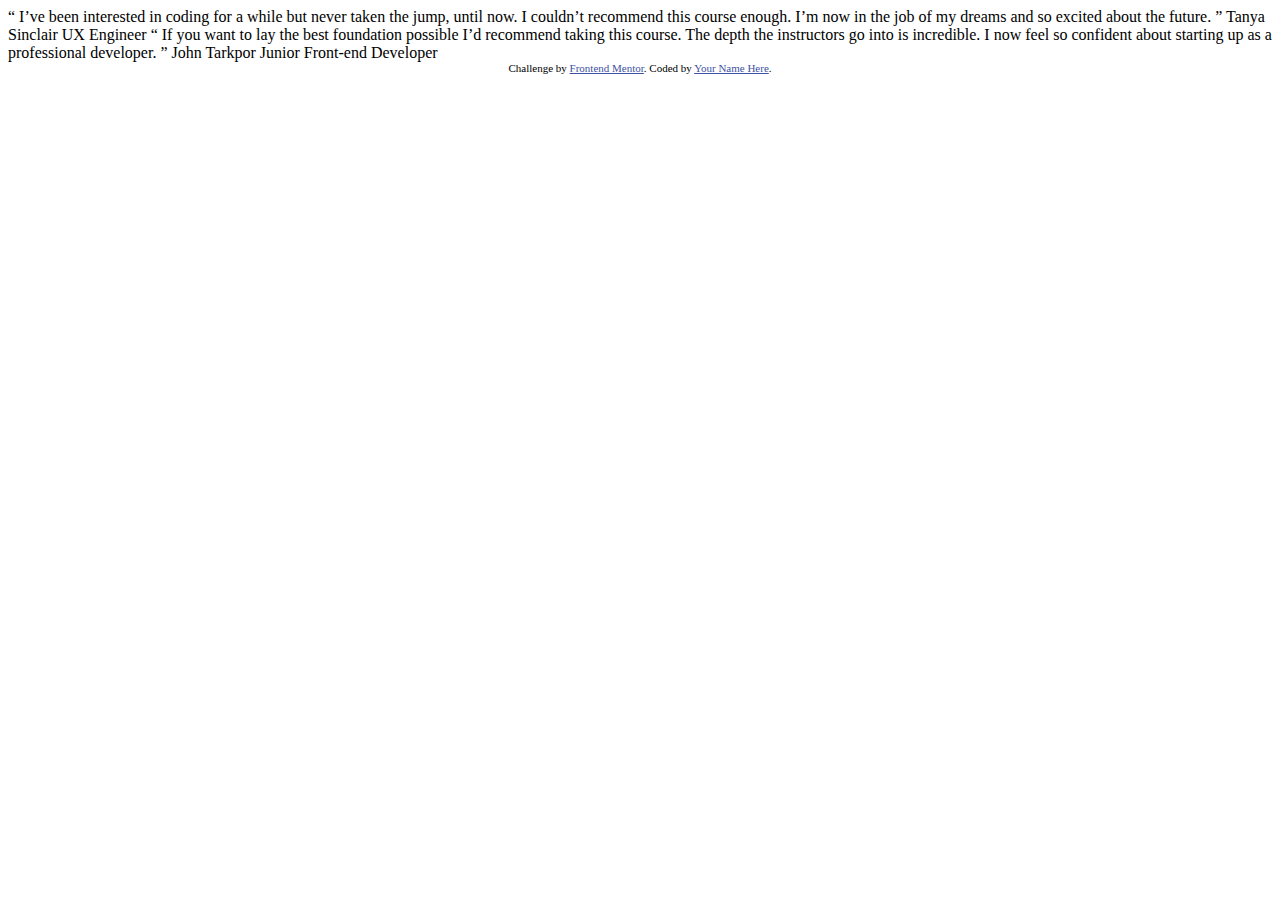
==== index.html @ d4f55ea8 "start challenge" ====
<!DOCTYPE html>
<html lang="en">
<head>
  <meta charset="UTF-8">
  <meta name="viewport" content="width=device-width, initial-scale=1.0"> <!-- displays site properly based on user's device -->

  <link rel="icon" type="image/png" sizes="32x32" href="./images/favicon-32x32.png">
  
  <title>Frontend Mentor | Coding Bootcamp Testimonials Slider</title>

  <!-- Feel free to remove these styles or customise in your own stylesheet 👍 -->
  <style>
    .attribution { font-size: 11px; text-align: center; }
    .attribution a { color: hsl(228, 45%, 44%); }
  </style>
</head>
<body>

  “ I’ve been interested in coding for a while but never taken the jump, until now. 
  I couldn’t recommend this course enough. I’m now in the job of my dreams and so 
  excited about the future. ”

  Tanya Sinclair
  UX Engineer

  “ If you want to lay the best foundation possible I’d recommend taking this course. 
  The depth the instructors go into is incredible. I now feel so confident about 
  starting up as a professional developer. ”

  John Tarkpor
  Junior Front-end Developer
  
  <div class="attribution">
    Challenge by <a href="https://www.frontendmentor.io?ref=challenge" target="_blank">Frontend Mentor</a>. 
    Coded by <a href="#">Your Name Here</a>.
  </div>
</body>
</html>
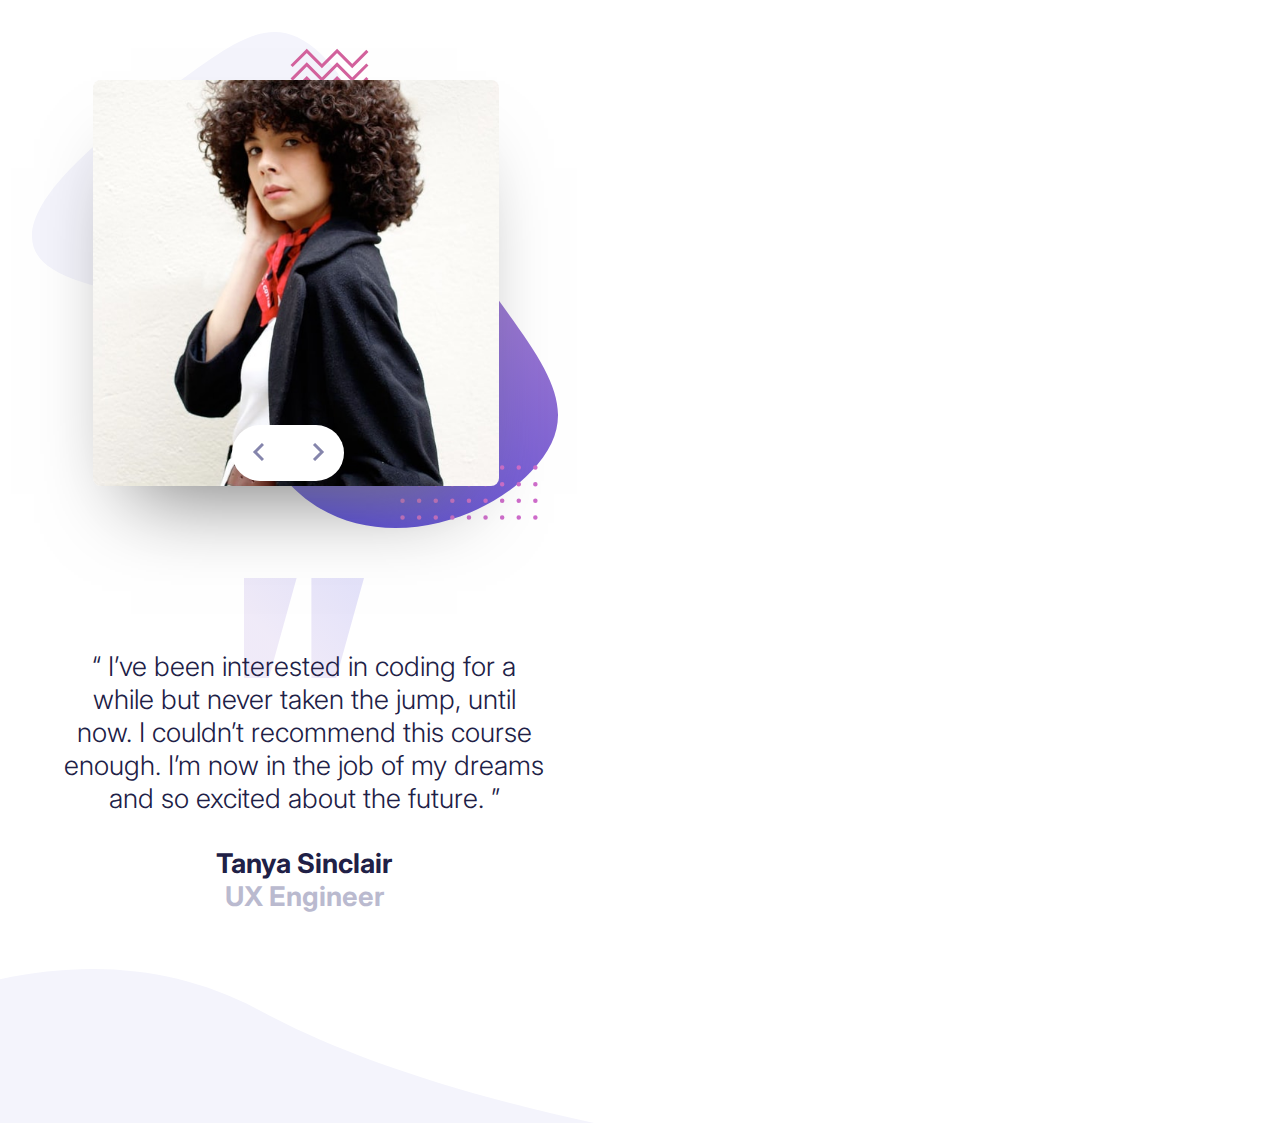
==== commit e1d3c5a8: "sart2" ====
--- a/index.html
+++ b/index.html
@@ -1,38 +1,59 @@
 <!DOCTYPE html>
-<html lang="en">
-<head>
-  <meta charset="UTF-8">
-  <meta name="viewport" content="width=device-width, initial-scale=1.0"> <!-- displays site properly based on user's device -->
+<html lang="PT-br">
+  <head>
+    <meta charset="UTF-8" />
+    <meta http-equiv="X-UA-Compatible" content="IE=edge" />
+    <meta name="viewport" content="width=device-width, initial-scale=1.0" />
+    <title>Testimonials Slider Master</title>
+    <!--STYLE-->
+    <link rel="stylesheet" href="style.css" />
+    <!--MAIN-->
+    <script src="/main.js"></script>
+    <!--FONTS-->
+    <link rel="preconnect" href="https://fonts.googleapis.com">
+      <link rel="preconnect" href="https://fonts.gstatic.com" crossorigin>
+        <link href="https://fonts.googleapis.com/css2?family=Inter:wght@300;500;700&display=swap" rel="stylesheet">
+  </head>
 
-  <link rel="icon" type="image/png" sizes="32x32" href="./images/favicon-32x32.png">
-  
-  <title>Frontend Mentor | Coding Bootcamp Testimonials Slider</title>
+  <body>
+    <section id="tania">
+      <div id="image-user">
+        <img src="/images/pattern-bg.svg" alt="" class="bg" />
+        <img src="/images/image-tanya.jpg" alt="" class="user" />
+      </div>
 
-  <!-- Feel free to remove these styles or customise in your own stylesheet 👍 -->
-  <style>
-    .attribution { font-size: 11px; text-align: center; }
-    .attribution a { color: hsl(228, 45%, 44%); }
-  </style>
-</head>
-<body>
+      <div id="testimonial">
+        <img src="/images/pattern-quotes.svg" alt="" class="quota" />
+        <p class="parag">
+          “ I’ve been interested in coding for a while but never taken the jump,
+          until now. I couldn’t recommend this course enough. I’m now in the job
+          of my dreams and so excited about the future. ”
+        </p>
+        <h3 id="user-name">
+          Tanya Sinclair
+          <br />
+          <span> UX Engineer </span>
+        </h3>
+      </div>
 
-  “ I’ve been interested in coding for a while but never taken the jump, until now. 
-  I couldn’t recommend this course enough. I’m now in the job of my dreams and so 
-  excited about the future. ”
+      
+    </section>
 
-  Tanya Sinclair
-  UX Engineer
+    
+      <div id="bg-btn">         
+        <button id="tania-btn">
+          <img src="/images/icon-prev.svg" alt="" />
+        </button>
+       
+          <button id="john-btn">
+            <img src="/images/icon-next.svg" alt="" />
+            </button>               
+      </div>
 
-  “ If you want to lay the best foundation possible I’d recommend taking this course. 
-  The depth the instructors go into is incredible. I now feel so confident about 
-  starting up as a professional developer. ”
-
-  John Tarkpor
-  Junior Front-end Developer
-  
-  <div class="attribution">
-    Challenge by <a href="https://www.frontendmentor.io?ref=challenge" target="_blank">Frontend Mentor</a>. 
-    Coded by <a href="#">Your Name Here</a>.
-  </div>
-</body>
-</html>+     
+    </section>
+    <div id="curve">
+      <img src="/images/pattern-curve.svg" alt="" class="curve" />
+    </div>
+  </body>
+</html>
--- a/style.css
+++ b/style.css
@@ -0,0 +1,109 @@
+
+
+:root{
+  /*FONTS*/
+--font-300: 300 1.7rem 'Inter', sans-serif;
+--font-500: 500 2rem 'Inter', sans-serif;
+--font-700: 700 1.7rem 'Inter', sans-serif;
+  /*COOLRS*/
+--dark-blue-color: hsl(240, 38%, 20%);
+--grayish-blue-color: hsl(240, 18%, 77%);
+}
+
+
+*{
+  margin: 0;
+  padding: 0;
+  box-sizing: border-box;
+}
+
+
+body{
+  padding: 2rem;
+}
+
+/*===IMAGE-USER==*/
+
+#imge-user{
+}
+
+img.bg{
+  position: absolute;
+  width: auto;
+  height: 31rem;
+}
+
+img.user{
+  position: relative;
+  border-radius: 0.5rem;
+  left: 3.8rem;
+  top: 3rem;
+  width: auto;
+  height: 25.4rem;
+
+  box-shadow: -0.1em 3rem 5rem -2.5rem #777;
+}
+
+
+/*===TESTIMONIAL==*/
+
+#testimonial{
+  margin-left: 2rem;
+  margin-top: 8.5rem;
+  width: 30rem;
+  height: auto;
+  text-align: center;
+}
+
+.quota{
+
+}
+
+p{
+  margin-top: -2rem;
+  font: var(--font-300);
+  color:var(--dark-blue-color);
+}
+
+h3{
+  margin-top: 2rem;
+  color: var(--dark-blue-color);
+  font: var(--font-700);
+}
+
+span{
+  color: var(--grayish-blue-color);
+
+}
+
+#curve{
+  margin-left: -3rem;
+  margin-bottom: -4rem;
+}
+
+/*===BUTTONS==*/
+
+button{
+  background: none;
+  border: none;
+}
+
+#tania-btn{
+  margin-right: 3rem;
+}
+
+#bg-btn{
+  width: 7rem;
+  height: 3.5rem;
+  border-radius: 2rem;
+  background-color:white;
+
+  display: flex;
+  justify-content: center;
+  align-items: center;
+  position: relative;
+
+  bottom: 30.5rem;
+  left: 12.5rem;
+
+}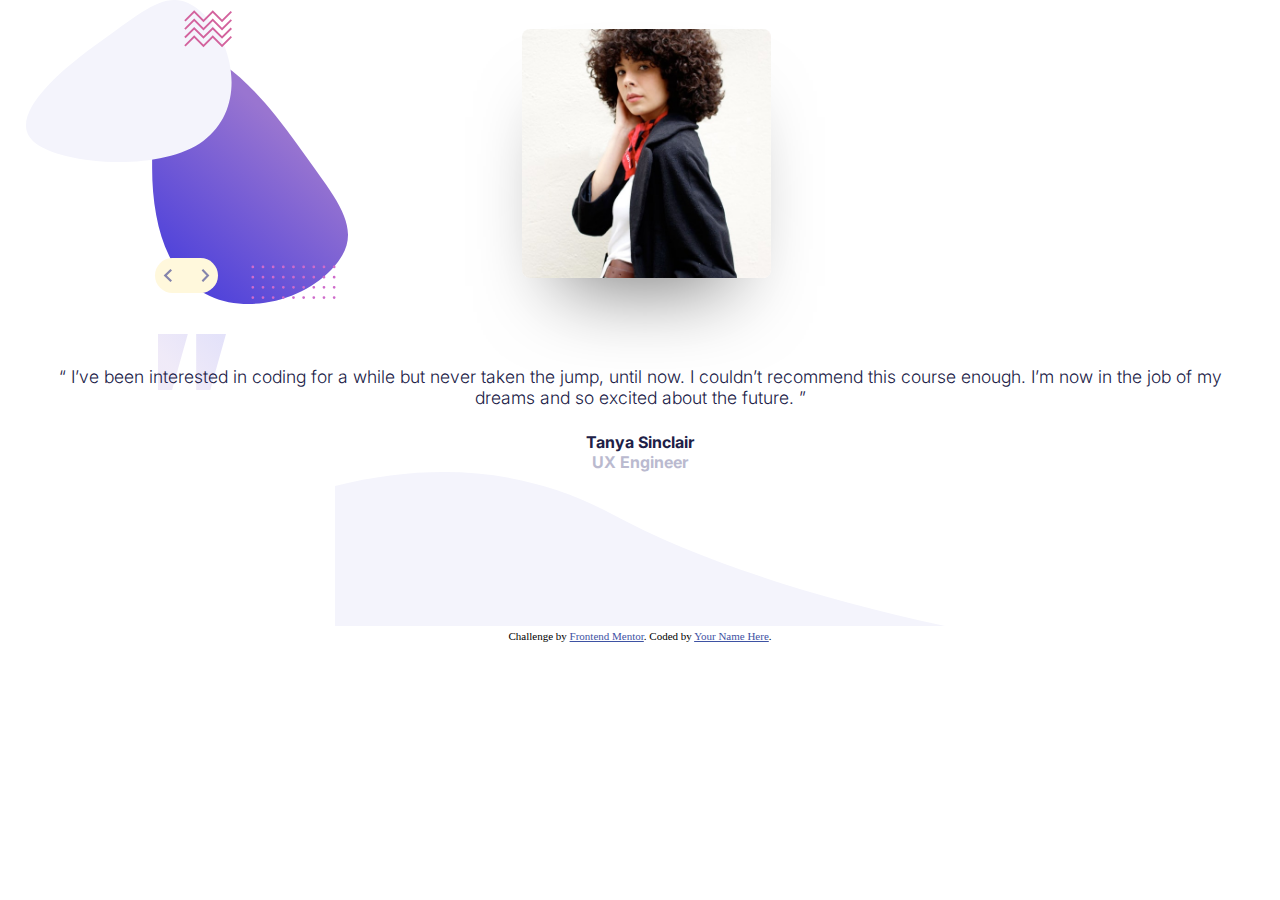
==== commit 59541ff4: "verson2" ====
--- a/index.html
+++ b/index.html
@@ -10,13 +10,47 @@
     <!--MAIN-->
     <script src="/main.js"></script>
     <!--FONTS-->
-    <link rel="preconnect" href="https://fonts.googleapis.com">
-      <link rel="preconnect" href="https://fonts.gstatic.com" crossorigin>
-        <link href="https://fonts.googleapis.com/css2?family=Inter:wght@300;500;700&display=swap" rel="stylesheet">
+    <link rel="preconnect" href="https://fonts.googleapis.com" />
+    <link rel="preconnect" href="https://fonts.gstatic.com" crossorigin />
+    <link
+      href="https://fonts.googleapis.com/css2?family=Inter:wght@300;500;700&display=swap"
+      rel="stylesheet"
+    />
+
+    <style>
+      .attribution {
+        font-size: 11px;
+        text-align: center;
+      }
+      .attribution a {
+        color: hsl(228, 45%, 44%);
+      }
+    </style>
   </head>
 
   <body>
-    <section id="tania">
+
+    <!--====BUTTON====-->
+
+    <div class="bg-btn">
+
+      <button id="tanya-btn">          
+          <img src="/images/icon-prev.svg" alt="" />         
+      </button>
+      
+
+      <button id="john-btn">          
+          <img src="/images/icon-next.svg" alt="" />         
+      </button>
+
+    </div>
+
+
+
+    <!--====TANYA====-->
+    <div class="container" id="tanya">
+      
+
       <div id="image-user">
         <img src="/images/pattern-bg.svg" alt="" class="bg" />
         <img src="/images/image-tanya.jpg" alt="" class="user" />
@@ -35,25 +69,41 @@
           <span> UX Engineer </span>
         </h3>
       </div>
+      <div id="curve">
+        <img src="/images/pattern-curve.svg" alt="" class="curve" />
+      </div>
+    </div>
 
-      
-    </section>
+    <!--====JOHN====-->
 
-    
-      <div id="bg-btn">         
-        <button id="tania-btn">
-          <img src="/images/icon-prev.svg" alt="" />
-        </button>
-       
-          <button id="john-btn">
-            <img src="/images/icon-next.svg" alt="" />
-            </button>               
+    <div class="container hide" id="john">
+      <div id="image-user">
+        <img src="/images/pattern-bg.svg" alt="" class="bg" />
+        <img src="/images/image-john.jpg" alt="" class="user" />
       </div>
+      <div id="testimonial">
+        <img src="/images/pattern-quotes.svg" alt="" class="quota" />
+        <p class="parag">
+          “ If you want to lay the best foundation possible I’d recommend taking
+          this course. The depth the instructors go into is incredible. I now
+          feel so confident about starting up as a professional developer. ”
+        </p>
+        <h3 id="user-name">
+          John Tarkpor
+          <br />
+          <span> Junior Front-end Developer </span>
+        </h3>
+      </div>
+      <div id="curve">
+        <img src="/images/pattern-curve.svg" alt="" class="curve" />
+      </div>
+    </div>
 
-     
-    </section>
-    <div id="curve">
-      <img src="/images/pattern-curve.svg" alt="" class="curve" />
+    <div class="attribution">
+      Challenge by
+      <a href="https://www.frontendmentor.io?ref=challenge" target="_blank"
+        >Frontend Mentor</a
+      >. Coded by <a href="#">Your Name Here</a>.
     </div>
   </body>
 </html>
--- a/style.css
+++ b/style.css
@@ -2,9 +2,9 @@
 
 :root{
   /*FONTS*/
---font-300: 300 1.7rem 'Inter', sans-serif;
+--font-300: 300 1.1rem 'Inter', sans-serif;
 --font-500: 500 2rem 'Inter', sans-serif;
---font-700: 700 1.7rem 'Inter', sans-serif;
+--font-700: 700 1rem 'Inter', sans-serif;
   /*COOLRS*/
 --dark-blue-color: hsl(240, 38%, 20%);
 --grayish-blue-color: hsl(240, 18%, 77%);
@@ -17,29 +17,28 @@
   box-sizing: border-box;
 }
 
-
 body{
-  padding: 2rem;
+  text-align: center;
 }
 
 /*===IMAGE-USER==*/
 
-#imge-user{
-}
 
 img.bg{
   position: absolute;
   width: auto;
-  height: 31rem;
+  height: 19rem;
+
+  left:1.6rem;
 }
 
 img.user{
   position: relative;
   border-radius: 0.5rem;
-  left: 3.8rem;
-  top: 3rem;
+  left: 0.4rem;
+  top: 1.8rem;
   width: auto;
-  height: 25.4rem;
+  height: 15.6rem;
 
   box-shadow: -0.1em 3rem 5rem -2.5rem #777;
 }
@@ -49,36 +48,41 @@
 
 #testimonial{
   margin-left: 2rem;
-  margin-top: 8.5rem;
-  width: 30rem;
+  margin-right: 2rem;
+  margin-top: 5rem;
   height: auto;
   text-align: center;
+  align-content: center;
 }
 
 .quota{
-
+  width: auto;
+  height: 3.5rem;
+  position: absolute;
+  left: 9.9rem;
 }
 
-p{
-  margin-top: -2rem;
+#testimonial p{
+  top: 2rem;
+  position: relative;
   font: var(--font-300);
   color:var(--dark-blue-color);
 }
 
 h3{
-  margin-top: 2rem;
+  margin-top: 3.5rem;
   color: var(--dark-blue-color);
   font: var(--font-700);
 }
 
 span{
   color: var(--grayish-blue-color);
-
 }
 
 #curve{
-  margin-left: -3rem;
-  margin-bottom: -4rem;
+  width: auto;
+  height: auto;
+  overflow-x: hidden;
 }
 
 /*===BUTTONS==*/
@@ -86,24 +90,35 @@
 button{
   background: none;
   border: none;
+  padding-top: .18rem;
 }
 
-#tania-btn{
-  margin-right: 3rem;
+
+#tanya-btn{
+  margin-right: 1.8rem;
 }
 
-#bg-btn{
-  width: 7rem;
-  height: 3.5rem;
+.bg-btn img{
+  height: 0.8rem;
+}
+
+.bg-btn{
+  margin-top: 16.12rem;
+  margin-left: 9.7rem;
+  padding: 0.5rem;
+  background: cornsilk;
   border-radius: 2rem;
-  background-color:white;
 
   display: flex;
-  justify-content: center;
-  align-items: center;
-  position: relative;
+  position: absolute;
+  z-index: 100;
+}
 
-  bottom: 30.5rem;
-  left: 12.5rem;
 
+#tania, #john{
+  margin-top: 2rem;
+}
+
+.hide{
+  display: none;
 }